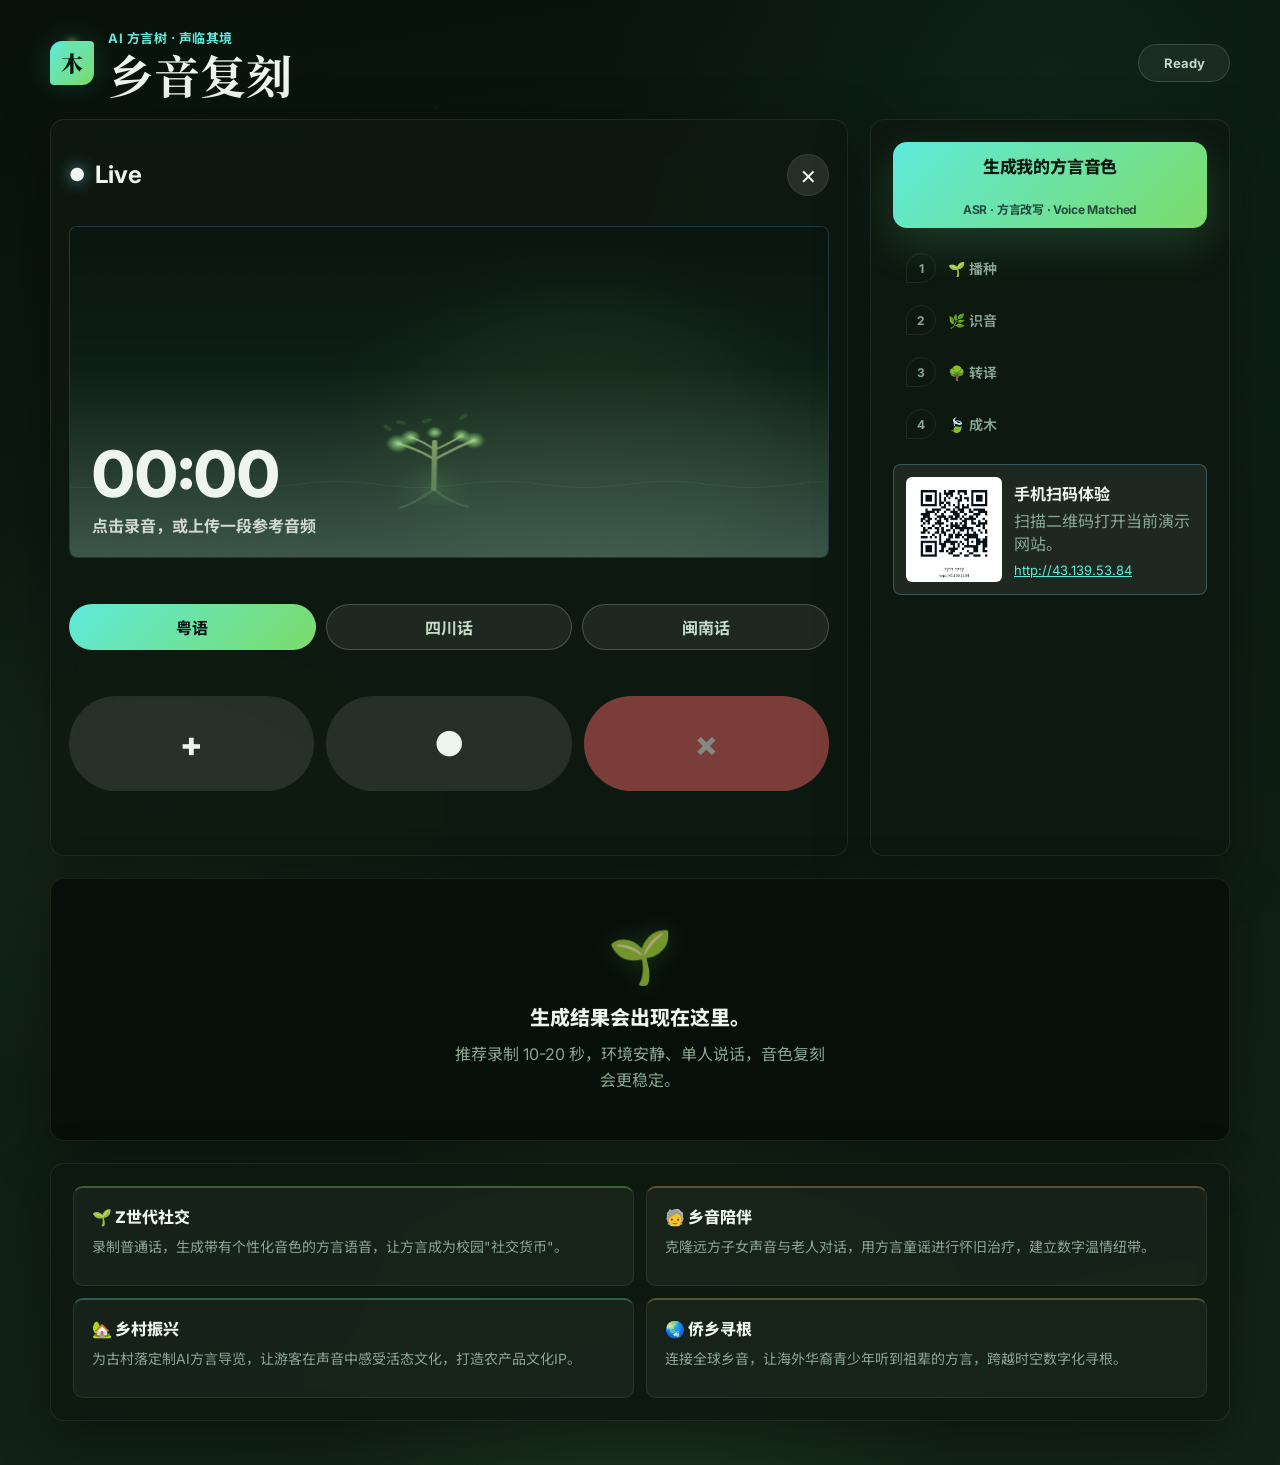
==== static/index.html @ 2d28b978 "Bust stale frontend cache in mobile webviews" ====
<!doctype html>
<html lang="zh-CN">
  <head>
    <meta charset="utf-8" />
    <meta name="viewport" content="width=device-width, initial-scale=1, viewport-fit=cover" />
    <meta name="theme-color" content="#0a1a10" />
    <title>声临其境 · 方言树</title>
    <link rel="stylesheet" href="/static/styles.css?v=20260615-frontend-v2" />
  </head>
  <body>
    <main class="app-shell">
      <section class="stage" aria-labelledby="appTitle">
        <header class="topbar">
          <div class="brand">
            <span class="brand-mark" aria-hidden="true">木</span>
            <div>
              <p class="eyebrow">AI 方言树 · 声临其境</p>
              <h1 id="appTitle">乡音复刻</h1>
            </div>
          </div>
          <div class="status-pill" id="serviceState">Ready</div>
        </header>

        <form id="convertForm" class="studio" autocomplete="off">
          <section class="live-card" aria-label="录音工作台">
            <div class="live-head">
              <div class="live-title">
                <span class="live-icon" aria-hidden="true">●</span>
                <span id="liveLabel">Live</span>
              </div>
              <button class="icon-button ghost" id="clearBtn" type="button" title="清空音频" aria-label="清空音频">
                <span aria-hidden="true">×</span>
              </button>
            </div>

            <div class="wave-wrap" id="waveWrap">
              <canvas id="waveCanvas" width="720" height="420" aria-hidden="true"></canvas>
              <div class="wave-copy">
                <p id="recordTimer">00:00</p>
                <span id="recordState">点击录音，或上传一段参考音频</span>
              </div>
            </div>

            <div class="dialect-row" role="radiogroup" aria-label="选择目标方言">
              <label class="dialect-option">
                <input type="radio" name="dialect" value="cantonese" checked />
                <span>粤语</span>
              </label>
              <label class="dialect-option">
                <input type="radio" name="dialect" value="sichuanese" />
                <span>四川话</span>
              </label>
              <label class="dialect-option">
                <input type="radio" name="dialect" value="hokkien" />
                <span>闽南话</span>
              </label>
            </div>

            <div class="transport">
              <label class="round-button add-button" for="audioInput" title="上传音频" aria-label="上传音频">
                <span aria-hidden="true">+</span>
              </label>
              <button class="round-button" id="recordBtn" type="button" title="开始录音" aria-label="开始录音">
                <span aria-hidden="true">●</span>
              </button>
              <button class="round-button danger" id="stopBtn" type="button" disabled title="停止录音" aria-label="停止录音">
                <span aria-hidden="true">×</span>
              </button>
            </div>

            <input id="audioInput" name="audio" type="file" accept="audio/*,.m4a,.mp4,.3gp,.3gpp,.caf,.amr" />
            <input id="recordInput" type="file" accept="audio/*,.m4a,.mp4,.3gp,.3gpp,.caf,.amr" capture="microphone" />
            <div class="audio-chip" id="audioChip" hidden>
              <div>
                <strong id="audioName">已选择音频</strong>
                <span id="audioMeta">等待生成</span>
              </div>
              <button class="chip-delete" id="deleteAudioBtn" type="button" title="删除音频" aria-label="删除音频">
                <span>删除</span>
              </button>
              <audio id="preview" controls preload="metadata"></audio>
            </div>
          </section>

          <section class="action-panel" aria-label="生成设置">
            <button class="primary" type="submit" id="submitBtn">
              <span>生成我的方言音色</span>
              <small>ASR · 方言改写 · Voice Matched</small>
            </button>

            <ol class="steps" id="steps" aria-label="处理进度">
              <li data-step="upload">🌱 播种</li>
              <li data-step="asr">🌿 识音</li>
              <li data-step="rewrite">🌳 转译</li>
              <li data-step="clone">🍃 成木</li>
            </ol>

            <div class="qr-card" aria-label="手机扫码入口">
              <img src="/static/site-qr.png" alt="扫描二维码进入声临其境网站" width="172" height="222" />
              <div>
                <strong>手机扫码体验</strong>
                <span>扫描二维码打开当前演示网站。</span>
                <a href="http://43.139.53.84/" target="_blank" rel="noopener">http://43.139.53.84</a>
              </div>
            </div>
          </section>
        </form>
      </section>

      <section class="result-panel" id="result" aria-live="polite">
        <div class="empty-state">
          <p>生成结果会出现在这里。</p>
          <span>推荐录制 10-20 秒，环境安静、单人说话，音色复刻会更稳定。</span>
        </div>
      </section>

      <section class="culture-panel" aria-label="项目价值">
        <div class="value-grid">
          <article class="scene-card youth">
            <strong>🌱 Z世代社交</strong>
            <span>录制普通话，生成带有个性化音色的方言语音，让方言成为校园"社交货币"。</span>
          </article>
          <article class="scene-card elder">
            <strong>🧓 乡音陪伴</strong>
            <span>克隆远方子女声音与老人对话，用方言童谣进行怀旧治疗，建立数字温情纽带。</span>
          </article>
          <article class="scene-card village">
            <strong>🏡 乡村振兴</strong>
            <span>为古村落定制AI方言导览，让游客在声音中感受活态文化，打造农产品文化IP。</span>
          </article>
          <article class="scene-card overseas">
            <strong>🌏 侨乡寻根</strong>
            <span>连接全球乡音，让海外华裔青少年听到祖辈的方言，跨越时空数字化寻根。</span>
          </article>
        </div>
      </section>
    </main>

    <div class="voice-modal" id="voiceModal" hidden>
      <section class="voice-modal-card" aria-label="继续使用已注册音色">
        <div class="voice-modal-head">
          <div>
            <span>音色已注册</span>
            <strong>让这个声音继续说</strong>
          </div>
          <button class="modal-close" id="voiceModalClose" type="button" aria-label="关闭">×</button>
        </div>
        <label class="voice-textarea-label" for="voiceTextInput">输入要朗读的内容</label>
        <textarea id="voiceTextInput" rows="4" maxlength="180" placeholder="例如：今晚回家吃饭，记得带上家乡的味道。"></textarea>
        <button class="modal-primary" id="voiceSpeakBtn" type="button">用我的音色生成</button>
        <div class="voice-modal-output" id="voiceModalOutput" aria-live="polite"></div>
      </section>
    </div>

    <button class="voice-mascot" id="voiceMascot" type="button" hidden aria-label="继续使用这个音色克隆">
      <span class="mascot-bubble">点我继续使用这个音色克隆</span>
      <span class="mascot-pet" aria-hidden="true">
        <span class="mascot-sprout">
          <span class="mascot-leaf left"></span>
          <span class="mascot-leaf right"></span>
        </span>
        <span class="mascot-ear left"></span>
        <span class="mascot-ear right"></span>
        <span class="mascot-head">
          <span class="mascot-screen">
            <span class="mascot-eye left"></span>
            <span class="mascot-eye right"></span>
            <span class="mascot-blush left"></span>
            <span class="mascot-blush right"></span>
          </span>
        </span>
        <span class="mascot-torso">
          <span class="mascot-badge"></span>
        </span>
        <span class="mascot-arm left"></span>
        <span class="mascot-arm right"></span>
        <span class="mascot-foot left"></span>
        <span class="mascot-foot right"></span>
      </span>
    </button>
    <script src="/static/app.js?v=20260615-frontend-v2"></script>
  </body>
</html>
---- static/styles.css ----
@import url('https://fonts.googleapis.com/css2?family=Inter:wght@400;600;700;800;900&family=Noto+Serif+SC:wght@400;600;700;900&family=Noto+Sans+SC:wght@400;500;700;900&display=swap');

:root {
  color-scheme: dark;
  --ink: #eef5ef;
  --muted: #8aa693;
  --soft: #c2dac8;
  --line: rgba(255, 255, 255, 0.08);
  --line-strong: rgba(255, 255, 255, 0.15);
  --panel: rgba(14, 24, 17, 0.88);
  --panel-strong: rgba(7, 15, 10, 0.96);
  --accent: #5eeadb;
  --accent-2: #7cdb6a;
  --accent-3: #ecc464;
  --danger: #e06060;
  --warm: #dba860;
  --bark: #6b8a5a;
  --leaf-light: #b8e6a0;
  --shadow: 0 18px 54px rgba(0, 0, 0, 0.36);
  --radius: 14px;
  --radius-sm: 10px;
}

* {
  box-sizing: border-box;
}

[hidden] {
  display: none !important;
}

html {
  min-height: 100%;
  background: #0b0f16;
}

body {
  margin: 0;
  min-height: 100vh;
  color: var(--ink);
  font-family: "Inter", "Noto Sans SC", "PingFang SC", "Microsoft YaHei", sans-serif;
  font-weight: 400;
  background:
    radial-gradient(ellipse at 50% 125%, rgba(124, 219, 106, 0.11), transparent 38%),
    radial-gradient(ellipse at 82% 6%, rgba(94, 234, 219, 0.06), transparent 30%),
    radial-gradient(ellipse at 12% 55%, rgba(107, 138, 90, 0.09), transparent 26%),
    linear-gradient(170deg, #08120b 0%, #0d1c12 42%, #132416 100%);
  -webkit-font-smoothing: antialiased;
}
body::before {
  content: "";
  position: fixed;
  inset: 0;
  z-index: 0;
  pointer-events: none;
  background-image:
    radial-gradient(2px 2px at 18% 82%, rgba(124, 219, 106, 0.06) 50%, transparent 50%),
    radial-gradient(2px 2px at 34% 12%, rgba(94, 234, 219, 0.05) 50%, transparent 50%),
    radial-gradient(1px 1px at 62% 72%, rgba(124, 219, 106, 0.08) 50%, transparent 50%),
    radial-gradient(2px 2px at 78% 42%, rgba(219, 168, 96, 0.04) 50%, transparent 50%),
    radial-gradient(1px 1px at 22% 38%, rgba(124, 219, 106, 0.06) 50%, transparent 50%),
    radial-gradient(2px 2px at 88% 78%, rgba(94, 234, 219, 0.04) 50%, transparent 50%);
}

button,
input {
  font: inherit;
}

button {
  cursor: pointer;
}

button:disabled {
  cursor: not-allowed;
  opacity: 0.52;
}

.app-shell {
  width: min(1180px, calc(100vw - 32px));
  margin: 0 auto;
  padding: 28px 0 44px;
}

.stage {
  min-height: calc(100vh - 72px);
  display: grid;
  grid-template-rows: auto 1fr;
  gap: 22px;
}

.topbar {
  display: flex;
  align-items: center;
  justify-content: space-between;
  gap: 16px;
  min-width: 0;
}

.brand {
  display: flex;
  align-items: center;
  gap: 14px;
  min-width: 0;
}

.brand-mark {
  width: 44px;
  height: 44px;
  display: grid;
  place-items: center;
  border-radius: 12px 4px 12px 4px;
  color: #071a10;
  background: linear-gradient(135deg, var(--accent), var(--accent-2));
  font-family: "Noto Serif SC", serif;
  font-weight: 900;
  font-size: 22px;
  box-shadow: 0 0 28px rgba(94, 234, 219, 0.15);
  position: relative;
}
.brand-mark::after {
  content: "";
  position: absolute;
  top: -3px;
  left: 50%;
  transform: translateX(-50%);
  width: 10px;
  height: 10px;
  border-radius: 50%;
  background: var(--accent-2);
  opacity: 0.5;
  filter: blur(3px);
}

h1 {
  margin: 0;
  font-family: "Noto Serif SC", serif;
  font-size: clamp(28px, 4vw, 46px);
  line-height: 1;
  letter-spacing: 0;
}

.eyebrow {
  margin: 0 0 4px;
  color: var(--accent);
  font-size: 13px;
  font-weight: 700;
  letter-spacing: 0.04em;
}

.status-pill {
  min-width: 92px;
  min-height: 38px;
  display: grid;
  place-items: center;
  border: 1px solid var(--line-strong);
  border-radius: 999px;
  color: var(--soft);
  background: rgba(255, 255, 255, 0.06);
  font-size: 13px;
  font-weight: 700;
  backdrop-filter: blur(8px);
  -webkit-backdrop-filter: blur(8px);
  transition: color 0.3s ease, border-color 0.3s ease;
}

.studio {
  display: grid;
  grid-template-columns: minmax(0, 1fr) 360px;
  gap: 22px;
  align-items: stretch;
  min-width: 0;
}

.live-card,
.action-panel,
.result-panel,
.culture-panel {
  min-width: 0;
  border: 1px solid var(--line);
  border-radius: var(--radius);
  background: var(--panel);
  box-shadow: var(--shadow);
  backdrop-filter: blur(16px) saturate(1.1);
  -webkit-backdrop-filter: blur(16px) saturate(1.1);
  transition: border-color 0.24s ease, box-shadow 0.24s ease;
}

.live-card {
  min-height: auto;
  display: grid;
  grid-template-rows: auto auto auto auto auto;
  gap: 14px;
  padding: 18px;
  overflow: hidden;
}

.live-head {
  display: flex;
  align-items: center;
  justify-content: space-between;
}

.live-title {
  display: inline-flex;
  align-items: center;
  gap: 10px;
  font-size: 24px;
  font-weight: 700;
}

.live-icon {
  color: var(--ink);
  font-size: 18px;
  text-shadow: 0 0 16px rgba(125, 211, 252, 0.7);
}

.icon-button,
.round-button {
  border: 0;
  color: var(--ink);
  background: rgba(255, 255, 255, 0.1);
}

.icon-button {
  width: 42px;
  height: 42px;
  border-radius: 50%;
  font-size: 26px;
}

.ghost {
  border: 1px solid var(--line);
}

.wave-wrap {
  position: relative;
  width: 100%;
  min-width: 0;
  min-height: 300px;
  aspect-ratio: 16 / 7;
  overflow: hidden;
  border: 1px solid rgba(125, 211, 252, 0.2);
  border-radius: 8px;
  background: #0c1018;
}

.wave-wrap::after {
  content: "";
  position: absolute;
  inset: auto 0 0;
  height: 58%;
  background: linear-gradient(180deg, transparent, rgba(220, 238, 255, 0.18));
  pointer-events: none;
}

.wave-wrap.is-recording {
  border-color: rgba(52, 211, 153, 0.7);
  box-shadow: inset 0 0 0 1px rgba(52, 211, 153, 0.28), 0 0 48px rgba(52, 211, 153, 0.18);
}

.wave-wrap.is-canceling {
  border-color: rgba(239, 68, 68, 0.82);
  box-shadow: inset 0 0 0 1px rgba(239, 68, 68, 0.42), 0 0 48px rgba(239, 68, 68, 0.2);
}

.wave-wrap.has-audio {
  border-color: rgba(125, 211, 252, 0.42);
}

#waveCanvas {
  width: 100%;
  max-width: 100%;
  min-width: 0;
  height: 100%;
  display: block;
}

.wave-copy {
  position: absolute;
  left: 22px;
  bottom: 20px;
  z-index: 1;
}

.wave-copy p {
  margin: 0;
  font-size: clamp(38px, 5vw, 64px);
  line-height: 0.95;
  font-weight: 800;
}

.wave-copy span {
  display: block;
  margin-top: 8px;
  color: rgba(255, 255, 255, 0.78);
  font-weight: 700;
}

.dialect-row {
  display: grid;
  grid-template-columns: repeat(3, minmax(0, 1fr));
  gap: 10px;
}

.dialect-option input {
  position: absolute;
  opacity: 0;
  pointer-events: none;
}

.dialect-option {
  min-width: 0;
}

.dialect-option span {
  min-height: 46px;
  display: grid;
  place-items: center;
  border: 1px solid rgba(255, 255, 255, 0.2);
  border-radius: 999px;
  color: var(--soft);
  background: rgba(255, 255, 255, 0.07);
  font-weight: 700;
  overflow: hidden;
  text-overflow: ellipsis;
  white-space: nowrap;
}

.dialect-option input:checked + span {
  color: #071016;
  border-color: transparent;
  background: linear-gradient(135deg, var(--accent), var(--accent-2));
}

.transport {
  display: grid;
  grid-template-columns: 1fr 1fr 1fr;
  gap: 12px;
}

.round-button {
  min-height: 64px;
  display: grid;
  place-items: center;
  border-radius: 999px;
  font-size: 34px;
  font-weight: 800;
  touch-action: none;
  user-select: none;
  transition: transform 140ms ease, background 140ms ease, border-color 140ms ease;
}

.round-button:active,
.chip-delete:active,
.primary:active {
  transform: translateY(1px);
}

.add-button {
  text-decoration: none;
}

.danger {
  background: var(--danger);
}

#audioInput,
#recordInput {
  width: 1px;
  height: 1px;
  position: absolute;
  opacity: 0;
  pointer-events: none;
}

.audio-chip {
  position: relative;
  display: grid;
  gap: 10px;
  grid-template-columns: 1fr auto;
  align-items: center;
  padding: 16px;
  border: 1px solid rgba(125, 211, 252, 0.24);
  border-radius: 8px;
  background: linear-gradient(135deg, rgba(30, 64, 100, 0.76), rgba(20, 36, 54, 0.82));
  box-shadow: inset 0 1px 0 rgba(255, 255, 255, 0.06);
}

.audio-chip strong,
.audio-chip span {
  display: block;
}

.audio-chip strong {
  color: var(--ink);
  font-size: 17px;
}

.audio-chip span {
  margin-top: 5px;
  color: #b7c8dc;
  font-size: 13px;
}

.chip-delete {
  min-width: 48px;
  height: 32px;
  display: grid;
  place-items: center;
  border: 1px solid rgba(248, 113, 113, 0.34);
  border-radius: 999px;
  color: #fee2e2;
  background: rgba(127, 29, 29, 0.36);
  font-size: 13px;
  font-weight: 800;
  line-height: 1;
  transition: transform 140ms ease, background 140ms ease, border-color 140ms ease;
}

.chip-delete:hover {
  border-color: rgba(248, 113, 113, 0.62);
  background: rgba(153, 27, 27, 0.48);
}

.audio-chip audio {
  grid-column: 1 / -1;
  min-height: 48px;
  border-radius: 999px;
}

audio {
  width: 100%;
  min-height: 42px;
}

.action-panel {
  min-height: auto;
  display: flex;
  flex-direction: column;
  gap: 18px;
  padding: 22px;
}

.culture-panel {
  margin-top: 22px;
  padding: 22px;
}

.value-grid {
  display: grid;
  grid-template-columns: repeat(2, 1fr);
  gap: 12px;
}

.value-grid article,
.scene-card {
  min-height: 100px;
  padding: 16px 18px;
  border: 1px solid rgba(255, 255, 255, 0.08);
  border-top: 2px solid rgba(124, 219, 106, 0.25);
  border-radius: var(--radius-sm);
  background: rgba(255, 255, 255, 0.04);
  transition: border-color 0.22s ease, background 0.22s ease, transform 0.22s ease;
}

.value-grid article:hover,
.scene-card:hover {
  border-color: rgba(255, 255, 255, 0.15);
  border-top-color: rgba(124, 219, 106, 0.5);
  background: rgba(255, 255, 255, 0.07);
  transform: translateY(-2px);
}

.scene-card.youth { border-top-color: rgba(124, 219, 106, 0.35); }
.scene-card.elder { border-top-color: rgba(219, 168, 96, 0.35); }
.scene-card.village { border-top-color: rgba(94, 234, 219, 0.30); }
.scene-card.overseas { border-top-color: rgba(236, 196, 100, 0.30); }

.value-grid strong,
.scene-card strong {
  display: block;
  margin-bottom: 8px;
  color: var(--ink);
  font-size: 16px;
  font-weight: 800;
}

.value-grid span,
.scene-card span {
  display: block;
  color: var(--muted);
  line-height: 1.5;
  font-size: 14px;
}

@media (max-width: 940px) {
  .value-grid {
    grid-template-columns: 1fr;
  }
}

.primary {
  width: 100%;
  min-height: 86px;
  display: grid;
  place-items: center;
  gap: 3px;
  border: 0;
  border-radius: var(--radius);
  color: #071a10;
  background: linear-gradient(135deg, var(--accent), var(--accent-2));
  box-shadow: 0 16px 44px rgba(107, 217, 138, 0.18);
  font-weight: 800;
  font-size: 17px;
  letter-spacing: -0.01em;
  transition: transform 140ms ease, filter 140ms ease, box-shadow 140ms ease;
}

.primary:hover {
  filter: brightness(1.06);
  box-shadow: 0 20px 52px rgba(107, 217, 138, 0.26);
}

.primary:active {
  filter: brightness(0.96);
}

.primary small {
  color: rgba(7, 16, 22, 0.72);
  font-size: 12px;
  font-weight: 700;
}

.steps {
  margin: 0;
  padding: 0;
  display: grid;
  gap: 8px;
  list-style: none;
  counter-reset: step;
}

.steps li {
  min-height: 44px;
  display: flex;
  align-items: center;
  gap: 12px;
  color: var(--muted);
  font-size: 14px;
  font-weight: 600;
  padding: 6px 12px;
  border-radius: 8px;
  border: 1px solid transparent;
  background: transparent;
  transition: color 0.2s ease, background 0.2s ease, border-color 0.2s ease;
}

.steps li::before {
  counter-increment: step;
  content: counter(step);
  width: 28px;
  height: 28px;
  display: grid;
  place-items: center;
  border: 1px solid var(--line);
  border-radius: 50% 50% 50% 0;
  color: var(--muted);
  font-size: 12px;
  font-weight: 700;
  transition: border-color 0.2s ease, color 0.2s ease, background 0.2s ease, border-radius 0.2s ease;
}

.steps li.is-active {
  color: var(--accent);
  border-color: rgba(94, 234, 219, 0.18);
  background: rgba(94, 234, 219, 0.06);
}

.steps li.is-active::before {
  border-color: rgba(94, 234, 219, 0.45);
  color: var(--accent);
  background: rgba(94, 234, 219, 0.12);
  border-radius: 50% 50% 50% 0;
  animation: leafPulse 1.6s ease-in-out infinite;
}

.steps li.is-done {
  color: var(--accent-2);
}

.steps li.is-done::before {
  content: "✓";
  border-color: rgba(124, 219, 106, 0.5);
  color: var(--accent-2);
  background: rgba(124, 219, 106, 0.1);
  border-radius: 50% 50% 50% 0;
}

@keyframes leafPulse {
  0%, 100% { box-shadow: 0 0 0 0 rgba(94, 234, 219, 0.22); }
  50% { box-shadow: 0 0 0 7px rgba(94, 234, 219, 0); }
}

@keyframes stepPulse {
  0%, 100% { box-shadow: 0 0 0 0 rgba(125, 211, 252, 0.3); }
  50% { box-shadow: 0 0 0 6px rgba(125, 211, 252, 0); }
}

.qr-card {
  display: grid;
  grid-template-columns: 96px 1fr;
  gap: 12px;
  align-items: center;
  padding: 12px;
  border: 1px solid rgba(125, 211, 252, 0.28);
  border-radius: 8px;
  background: rgba(255, 255, 255, 0.07);
}

.qr-card img {
  width: 96px;
  height: auto;
  display: block;
  border-radius: 6px;
  background: #fff;
}

.qr-card strong,
.qr-card span,
.qr-card a {
  display: block;
}

.qr-card strong {
  margin-bottom: 5px;
  color: var(--ink);
  font-size: 16px;
}

.qr-card span {
  color: var(--muted);
  line-height: 1.45;
}

.qr-card a {
  margin-top: 6px;
  color: var(--accent);
  font-size: 13px;
  overflow-wrap: anywhere;
}

.result-panel {
  margin-top: 22px;
  padding: 22px;
  background: var(--panel-strong);
}

.empty-state {
  min-height: 160px;
  display: grid;
  align-content: center;
  justify-items: center;
  gap: 10px;
  color: var(--muted);
  text-align: center;
  padding: 24px;
}

.empty-state::before {
  content: "🌱";
  font-size: 52px;
  margin-bottom: 4px;
  opacity: 0.75;
  filter: drop-shadow(0 0 12px rgba(124, 219, 106, 0.25));
  animation: sproutBreathe 3s ease-in-out infinite;
}
@keyframes sproutBreathe {
  0%, 100% { transform: scale(1); opacity: 0.75; }
  50% { transform: scale(1.08); opacity: 0.9; }
}

.empty-state.is-loading::before {
  content: none;
}

.empty-state p {
  margin: 0;
  color: var(--ink);
  font-size: 20px;
  font-weight: 800;
}

.empty-state span {
  max-width: 380px;
  line-height: 1.65;
}

/* Skeleton / loading spinner */
.skeleton-spinner {
  width: 52px;
  height: 52px;
  margin: 0 auto 8px;
  border: 3px solid rgba(125, 211, 252, 0.18);
  border-top-color: var(--accent);
  border-radius: 50%;
  animation: spin 0.8s linear infinite;
}

@keyframes spin {
  to { transform: rotate(360deg); }
}

.result-head {
  display: grid;
  gap: 6px;
  margin-bottom: 18px;
}

.result-head p,
.result-head h2,
.result-head span {
  margin: 0;
}

.result-head p {
  color: var(--accent-2);
  font-weight: 800;
}

.result-head h2 {
  font-size: clamp(26px, 4vw, 42px);
  letter-spacing: 0;
}

.result-head span {
  color: var(--muted);
  font-size: 13px;
}

.result-audio-grid,
.transcript-grid {
  display: grid;
  grid-template-columns: repeat(2, minmax(0, 1fr));
  gap: 14px;
}

.audio-result,
.transcript-grid article,
.warn-card {
  border: 1px solid var(--line);
  border-radius: 8px;
  background: rgba(255, 255, 255, 0.07);
}

.audio-result {
  display: grid;
  gap: 12px;
  padding: 16px;
}

.audio-result span,
.audio-result strong {
  display: block;
}

.audio-result span {
  color: var(--muted);
  font-size: 13px;
}

.audio-result strong {
  margin-top: 4px;
  font-size: 18px;
}

.audio-result.matched {
  border-color: rgba(107, 217, 138, 0.44);
}


.transcript-grid {
  margin-top: 14px;
}

.transcript-grid article {
  padding: 16px;
}

.transcript-grid article:last-child:nth-child(odd) {
  grid-column: 1 / -1;
}

.transcript-grid span {
  display: block;
  margin-bottom: 8px;
  color: var(--accent);
  font-size: 13px;
  font-weight: 800;
}

.transcript-grid p {
  margin: 0;
  color: var(--soft);
  line-height: 1.7;
  overflow-wrap: anywhere;
}

.warn-card {
  margin-top: 14px;
  padding: 13px 14px;
  color: #ffe4b5;
  background: rgba(146, 64, 14, 0.24);
  border-color: rgba(249, 199, 79, 0.35);
  line-height: 1.55;
}

/* Accessible focus outlines */
button:focus-visible,
input:focus-visible,
textarea:focus-visible,
a:focus-visible {
  outline: 2px solid var(--accent);
  outline-offset: 2px;
}

@media (prefers-reduced-motion: reduce) {
  .round-button,
  .chip-delete,
  .primary,
  .value-grid article,
  .steps li,
  .steps li::before,
  .skeleton-spinner {
    transition: none !important;
    animation: none !important;
  }
}

.warn-card p {
  margin: 0;
}

.voice-continue {
  margin-top: 16px;
  display: grid;
  gap: 8px;
  padding: 14px;
  border: 1px solid rgba(52, 211, 153, 0.3);
  border-radius: 8px;
  background: rgba(5, 150, 105, 0.12);
}

.voice-continue strong,
.voice-continue span {
  display: block;
}

.voice-continue span {
  color: var(--muted);
  line-height: 1.5;
}

.voice-continue button,
.modal-primary {
  min-height: 44px;
  border: 0;
  border-radius: 8px;
  color: #071016;
  background: linear-gradient(135deg, var(--accent), var(--accent-2));
  font-weight: 800;
}

.voice-modal {
  position: fixed;
  inset: 0;
  z-index: 20;
  display: grid;
  place-items: end center;
  padding: 18px;
  background: rgba(3, 7, 18, 0.48);
}

.voice-modal-card {
  width: min(520px, 100%);
  display: grid;
  gap: 12px;
  padding: 16px;
  border: 1px solid rgba(125, 211, 252, 0.24);
  border-radius: 8px;
  background: rgba(15, 23, 42, 0.98);
  box-shadow: var(--shadow);
}

.voice-modal-head {
  display: flex;
  align-items: start;
  justify-content: space-between;
  gap: 12px;
}

.voice-modal-head span,
.voice-textarea-label {
  color: var(--accent);
  font-size: 13px;
  font-weight: 800;
}

.voice-modal-head strong {
  display: block;
  margin-top: 4px;
  font-size: 20px;
}

.modal-close {
  width: 36px;
  height: 36px;
  border: 1px solid var(--line);
  border-radius: 50%;
  color: var(--soft);
  background: rgba(255, 255, 255, 0.08);
  font-size: 22px;
}

#voiceTextInput {
  width: 100%;
  min-height: 104px;
  resize: vertical;
  border: 1px solid rgba(255, 255, 255, 0.16);
  border-radius: 8px;
  padding: 12px;
  color: var(--ink);
  background: rgba(255, 255, 255, 0.08);
  line-height: 1.6;
}

.voice-modal-output {
  display: grid;
  gap: 8px;
  color: var(--muted);
  line-height: 1.5;
}

.voice-modal-output audio {
  margin-top: 4px;
}

.voice-mascot {
  position: fixed;
  right: 18px;
  bottom: max(18px, env(safe-area-inset-bottom));
  z-index: 18;
  width: 116px;
  height: 112px;
  border: 0;
  background: transparent;
  padding: 0;
  cursor: grab;
  touch-action: none;
  user-select: none;
  filter: drop-shadow(0 16px 24px rgba(0, 0, 0, 0.4));
  transition: transform 0.25s cubic-bezier(0.34, 1.56, 0.64, 1);
}

.voice-mascot:hover {
  transform: translateY(-4px) scale(1.04);
}

.voice-mascot:active {
  cursor: grabbing;
  transform: translateY(2px) scale(0.97);
}

.voice-mascot.is-dragging {
  transition: none;
}

.voice-mascot.is-dragging .mascot-bubble {
  opacity: 0;
  transform: translateY(4px) scale(0.96);
}

/* ---- Bubble ---- */
.mascot-bubble {
  position: absolute;
  right: 74px;
  bottom: 36px;
  width: 160px;
  padding: 9px 12px;
  border: 1px solid rgba(94, 234, 219, 0.35);
  border-radius: 10px;
  color: var(--ink);
  background: rgba(14, 30, 22, 0.96);
  font-size: 12px;
  font-weight: 700;
  line-height: 1.4;
  box-shadow: inset 0 0 0 1px rgba(107, 217, 138, 0.08), 0 10px 24px rgba(0, 0, 0, 0.32);
  transition: opacity 0.18s ease, transform 0.18s ease;
  animation: bubbleFloat 3s ease-in-out infinite;
}

.mascot-bubble::after {
  content: "";
  position: absolute;
  right: -7px;
  bottom: 16px;
  width: 10px;
  height: 10px;
  border-top: 1px solid rgba(94, 234, 219, 0.35);
  border-right: 1px solid rgba(94, 234, 219, 0.35);
  background: rgba(14, 30, 22, 0.96);
  transform: rotate(45deg);
}

@keyframes bubbleFloat {
  0%, 100% { transform: translateY(0); }
  50% { transform: translateY(-4px); }
}

/* ---- Softer, cuter mascot body ---- */
.mascot-pet {
  position: absolute;
  right: 6px;
  bottom: 0;
  width: 84px;
  height: 90px;
  transform-origin: center bottom;
  animation: mascotBounce 2.4s ease-in-out infinite;
}

@keyframes mascotBounce {
  0%, 100% { transform: translateY(0) rotate(0deg); }
  30% { transform: translateY(-6px) rotate(-1deg); }
  60% { transform: translateY(-2px) rotate(1deg); }
}

/* ---- Head — rounder, friendlier ---- */
.mascot-head {
  position: absolute;
  left: 6px;
  top: 30px;
  width: 72px;
  height: 62px;
  border: 5px solid #5a8140;
  border-radius: 20px 20px 16px 16px;
  background: linear-gradient(180deg, #e9f7c2 0%, #c9e68c 60%, #b5d97a 100%);
  box-shadow:
    inset 0 4px 0 rgba(255, 255, 255, 0.35),
    inset 0 -8px 0 rgba(90, 120, 50, 0.18);
}

/* ---- Ears — cat-like triangles ---- */
.mascot-ear {
  position: absolute;
  top: 50px;
  width: 20px;
  height: 20px;
  background: linear-gradient(180deg, #d4ea9f, #a8d06a);
  border: 4px solid #5a8140;
  border-radius: 10px 4px 10px 4px;
}

.mascot-ear.left {
  left: 0;
  border-radius: 10px 4px 10px 4px;
  transform: rotate(-12deg);
}

.mascot-ear.right {
  right: 0;
  border-radius: 4px 10px 4px 10px;
  transform: rotate(12deg);
}

/* ---- Screen / face area ---- */
.mascot-screen {
  position: absolute;
  left: 8px;
  top: 16px;
  width: 46px;
  height: 32px;
  border: 3px solid #9fb870;
  border-radius: 10px;
  background: #faf7e0;
  box-shadow: inset 0 3px 0 rgba(255, 255, 255, 0.55);
}

/* ---- Eyes — big and cute ---- */
.mascot-eye {
  position: absolute;
  top: 10px;
  width: 7px;
  height: 9px;
  background: #142218;
  border-radius: 50%;
  animation: mascotBlink 4s ease-in-out infinite;
}

.mascot-eye.left { left: 9px; }
.mascot-eye.right { right: 9px; }

@keyframes mascotBlink {
  0%, 45%, 55%, 100% { transform: scaleY(1); }
  48%, 52% { transform: scaleY(0.15); }
}

/* ---- Rosy cheeks ---- */
.mascot-blush {
  position: absolute;
  top: 19px;
  width: 11px;
  height: 6px;
  background: #ffb8b0;
  border-radius: 50%;
  opacity: 0.8;
}

.mascot-blush.left { left: 3px; }
.mascot-blush.right { right: 3px; }

/* ---- Sprout on head ---- */
.mascot-sprout {
  position: absolute;
  left: 38px;
  top: -2px;
  width: 6px;
  height: 36px;
  background: #6d8a40;
  border-radius: 3px;
  transform: rotate(-3deg);
  transform-origin: bottom center;
  animation: sproutSway 3s ease-in-out infinite;
}

@keyframes sproutSway {
  0%, 100% { transform: rotate(-3deg); }
  50% { transform: rotate(3deg); }
}

.mascot-leaf {
  position: absolute;
  top: 0;
  width: 28px;
  height: 18px;
  border: 3px solid #5a9040;
  background: linear-gradient(180deg, #a0e85a 0%, #7ac838 100%);
  border-radius: 12px 3px 10px 2px;
  box-shadow: inset 0 -3px 0 rgba(70, 110, 30, 0.18);
}

.mascot-leaf.left {
  right: 2px;
  transform: rotate(18deg);
}

.mascot-leaf.right {
  left: 2px;
  border-radius: 3px 12px 2px 10px;
  transform: rotate(-12deg);
}

/* ---- Body — visible now with a tiny badge ---- */
.mascot-torso {
  position: absolute;
  left: 22px;
  top: 88px;
  width: 42px;
  height: 34px;
  border: 4px solid #5a8140;
  border-radius: 8px 8px 12px 12px;
  background: linear-gradient(180deg, #e9f7c2, #c9e68c);
  box-shadow: inset 0 -5px 0 rgba(90, 120, 50, 0.14);
}

.mascot-badge {
  position: absolute;
  left: 13px;
  top: 8px;
  width: 16px;
  height: 16px;
  background:
    linear-gradient(#7ac838, #7ac838) 6px 0 / 4px 16px no-repeat,
    linear-gradient(#7ac838, #7ac838) 0 6px / 16px 4px no-repeat;
  border-radius: 2px;
}

/* ---- Arms — small nubs ---- */
.mascot-arm {
  position: absolute;
  top: 96px;
  width: 10px;
  height: 22px;
  border: 3px solid #5a8140;
  background: #d4ea9f;
  border-radius: 6px;
}

.mascot-arm.left {
  left: 14px;
  transform: rotate(8deg);
  animation: armWaveLeft 2.8s ease-in-out infinite;
}

.mascot-arm.right {
  right: 14px;
  transform: rotate(-8deg);
  animation: armWaveRight 2.8s ease-in-out infinite;
}

@keyframes armWaveLeft {
  0%, 100% { transform: rotate(8deg); }
  50% { transform: rotate(2deg) translateY(-2px); }
}

@keyframes armWaveRight {
  0%, 100% { transform: rotate(-8deg); }
  50% { transform: rotate(-2deg) translateY(-2px); }
}

/* ---- Feet — cute little paws ---- */
.mascot-foot {
  position: absolute;
  bottom: 0;
  width: 16px;
  height: 9px;
  border: 3px solid #5a8140;
  border-radius: 0 0 6px 6px;
  background: #b5d97a;
}

.mascot-foot.left { left: 28px; }
.mascot-foot.right { right: 28px; }

/* ---- Idle jitter ---- */
@keyframes mascotIdle {
  0%, 100% { transform: translateY(0); }
  50% { transform: translateY(-3px); }
}

@media (max-width: 940px) {
  .app-shell {
    width: min(100vw - 22px, 680px);
    padding-top: max(14px, env(safe-area-inset-top));
  }

  .stage {
    min-height: auto;
  }

  .studio,
  .result-audio-grid,
  .transcript-grid {
    grid-template-columns: 1fr;
  }

  .wave-wrap {
    min-height: 260px;
  }

  .action-panel {
    padding: 18px;
  }

  .value-grid {
    grid-template-columns: 1fr;
  }
}

@media (max-width: 520px) {
  .app-shell {
    width: min(calc(100vw - 20px), 430px);
    margin: 0 auto;
    padding: 12px 0 26px;
  }

  .topbar {
    padding: 0 4px;
  }

  .brand-mark {
    width: 36px;
    height: 36px;
  }

  .status-pill {
    min-width: 64px;
    min-height: 34px;
    font-size: 12px;
  }

  h1 {
    font-size: 30px;
  }

  .live-card,
  .action-panel,
  .result-panel,
  .culture-panel {
    width: 100%;
    max-width: 430px;
    border-radius: 8px;
    padding: 14px;
  }

  .live-title {
    font-size: 22px;
  }

  .wave-wrap {
    min-height: 230px;
    aspect-ratio: 10 / 6;
  }

  .wave-copy {
    left: 18px;
    bottom: 16px;
  }

  .wave-copy p {
    font-size: 48px;
  }

  .wave-copy span {
    max-width: 260px;
    font-size: 14px;
  }

  .dialect-row {
    gap: 7px;
  }

  .dialect-option span {
    min-height: 42px;
    font-size: 14px;
  }

  .round-button {
    min-height: 58px;
    font-size: 28px;
  }

  #recordBtn {
    min-height: 64px;
  }

  .primary {
    min-height: 76px;
  }

  .action-panel {
    gap: 14px;
  }

  .steps {
    grid-template-columns: repeat(2, minmax(0, 1fr));
    gap: 8px;
  }

  .steps li {
    min-height: 34px;
    font-size: 13px;
  }

  .steps li::before {
    width: 24px;
    height: 24px;
  }

  .voice-mascot {
    width: 98px;
    height: 98px;
    right: 8px;
    bottom: max(10px, env(safe-area-inset-bottom));
  }

  .mascot-pet {
    width: 72px;
    height: 78px;
  }

  .mascot-head {
    width: 60px;
    height: 52px;
    left: 6px;
    top: 26px;
  }

  .mascot-screen {
    width: 38px;
    height: 26px;
    left: 7px;
    top: 13px;
  }

  .mascot-eye { width: 6px; height: 8px; top: 8px; }
  .mascot-eye.left { left: 7px; }
  .mascot-eye.right { right: 7px; }
  .mascot-blush { top: 16px; width: 9px; height: 5px; }
  .mascot-blush.left { left: 2px; }
  .mascot-blush.right { right: 2px; }
  .mascot-ear { top: 42px; width: 16px; height: 16px; }
  .mascot-sprout { left: 32px; top: -2px; height: 28px; width: 5px; }
  .mascot-leaf { width: 22px; height: 14px; }
  .mascot-torso { left: 18px; top: 74px; width: 34px; height: 28px; }
  .mascot-badge { left: 9px; top: 6px; width: 14px; height: 14px; }
  .mascot-arm { top: 80px; width: 8px; height: 18px; }
  .mascot-arm.left { left: 12px; }
  .mascot-arm.right { right: 12px; }
  .mascot-foot { width: 14px; height: 8px; }
  .mascot-foot.left { left: 24px; }
  .mascot-foot.right { right: 24px; }

  .mascot-bubble {
    right: 0;
    bottom: 80px;
    width: 130px;
    font-size: 11px;
  }

  .mascot-bubble::after {
    right: 34px;
    bottom: -7px;
    border-top: 0;
    border-left: 1px solid rgba(94, 234, 219, 0.35);
  }

}
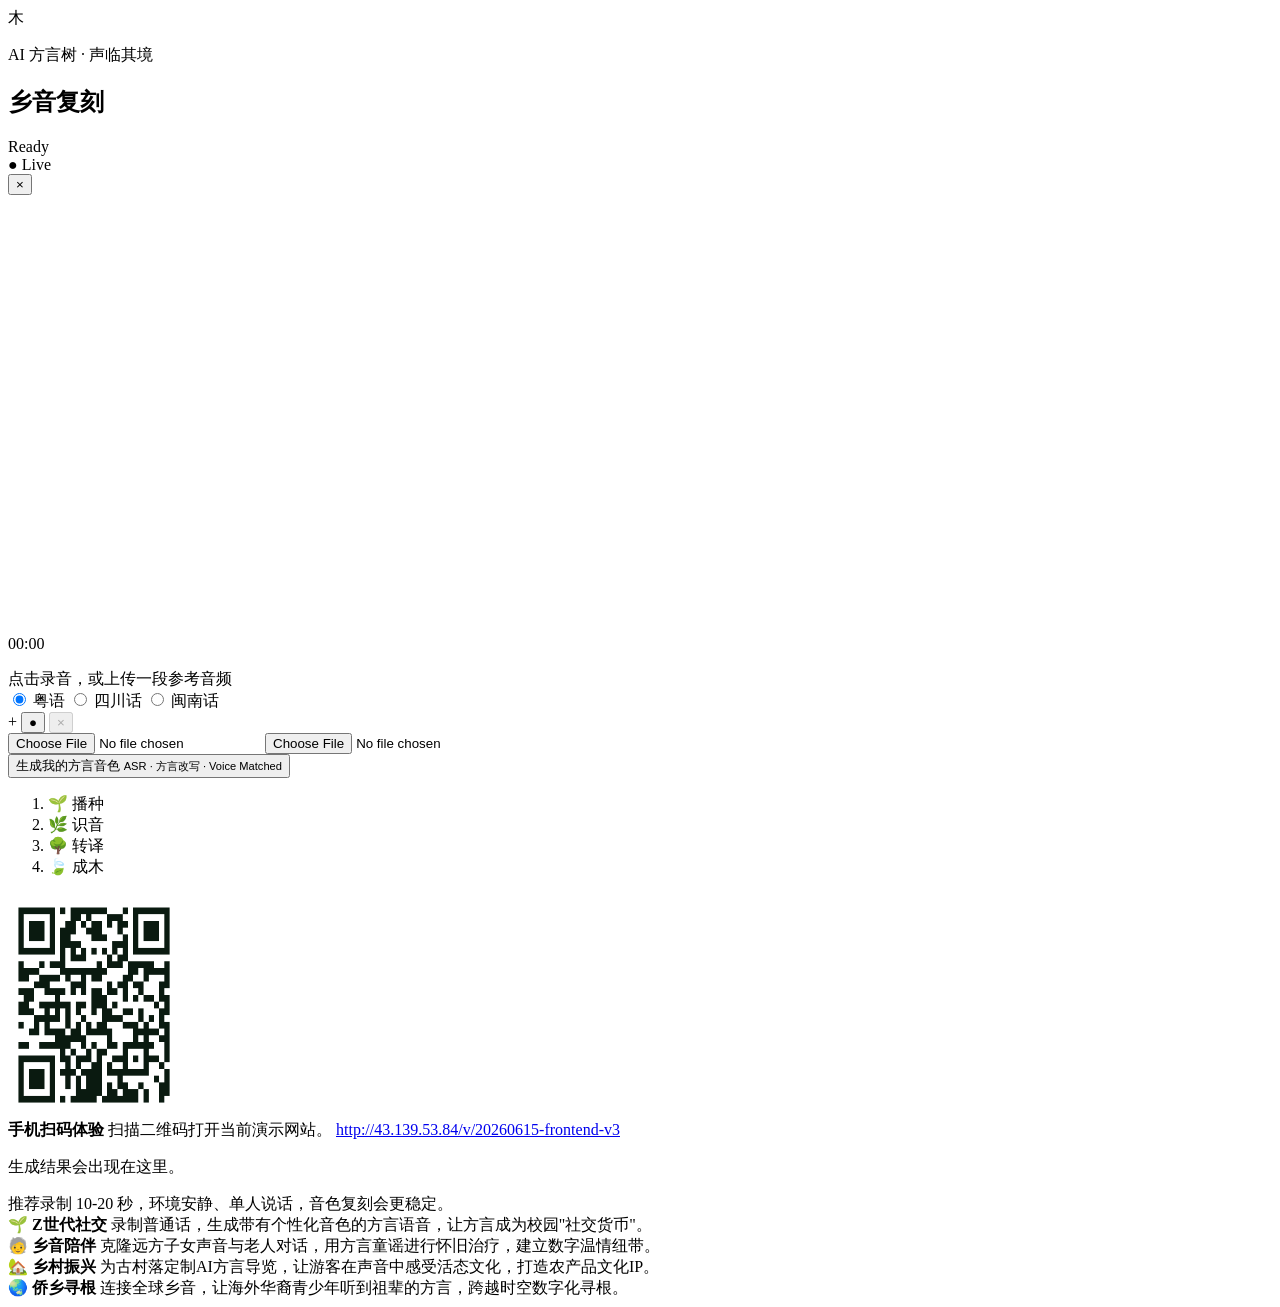
==== commit 300c4595: "Add versioned frontend route for WeChat cache" ====
--- a/static/index.html
+++ b/static/index.html
@@ -5,7 +5,7 @@
     <meta name="viewport" content="width=device-width, initial-scale=1, viewport-fit=cover" />
     <meta name="theme-color" content="#0a1a10" />
     <title>声临其境 · 方言树</title>
-    <link rel="stylesheet" href="/static/styles.css?v=20260615-frontend-v2" />
+    <link rel="stylesheet" href="/assets/20260615-frontend-v3/styles.css" />
   </head>
   <body>
     <main class="app-shell">
@@ -100,7 +100,7 @@
               <div>
                 <strong>手机扫码体验</strong>
                 <span>扫描二维码打开当前演示网站。</span>
-                <a href="http://43.139.53.84/" target="_blank" rel="noopener">http://43.139.53.84</a>
+                <a href="http://43.139.53.84/v/20260615-frontend-v3" target="_blank" rel="noopener">http://43.139.53.84/v/20260615-frontend-v3</a>
               </div>
             </div>
           </section>
@@ -155,29 +155,9 @@
     <button class="voice-mascot" id="voiceMascot" type="button" hidden aria-label="继续使用这个音色克隆">
       <span class="mascot-bubble">点我继续使用这个音色克隆</span>
       <span class="mascot-pet" aria-hidden="true">
-        <span class="mascot-sprout">
-          <span class="mascot-leaf left"></span>
-          <span class="mascot-leaf right"></span>
-        </span>
-        <span class="mascot-ear left"></span>
-        <span class="mascot-ear right"></span>
-        <span class="mascot-head">
-          <span class="mascot-screen">
-            <span class="mascot-eye left"></span>
-            <span class="mascot-eye right"></span>
-            <span class="mascot-blush left"></span>
-            <span class="mascot-blush right"></span>
-          </span>
-        </span>
-        <span class="mascot-torso">
-          <span class="mascot-badge"></span>
-        </span>
-        <span class="mascot-arm left"></span>
-        <span class="mascot-arm right"></span>
-        <span class="mascot-foot left"></span>
-        <span class="mascot-foot right"></span>
+        <img class="mascot-img" src="/assets/20260615-frontend-v3/mascot.png" alt="" draggable="false" />
       </span>
     </button>
-    <script src="/static/app.js?v=20260615-frontend-v2"></script>
+    <script src="/assets/20260615-frontend-v3/app.js"></script>
   </body>
 </html>
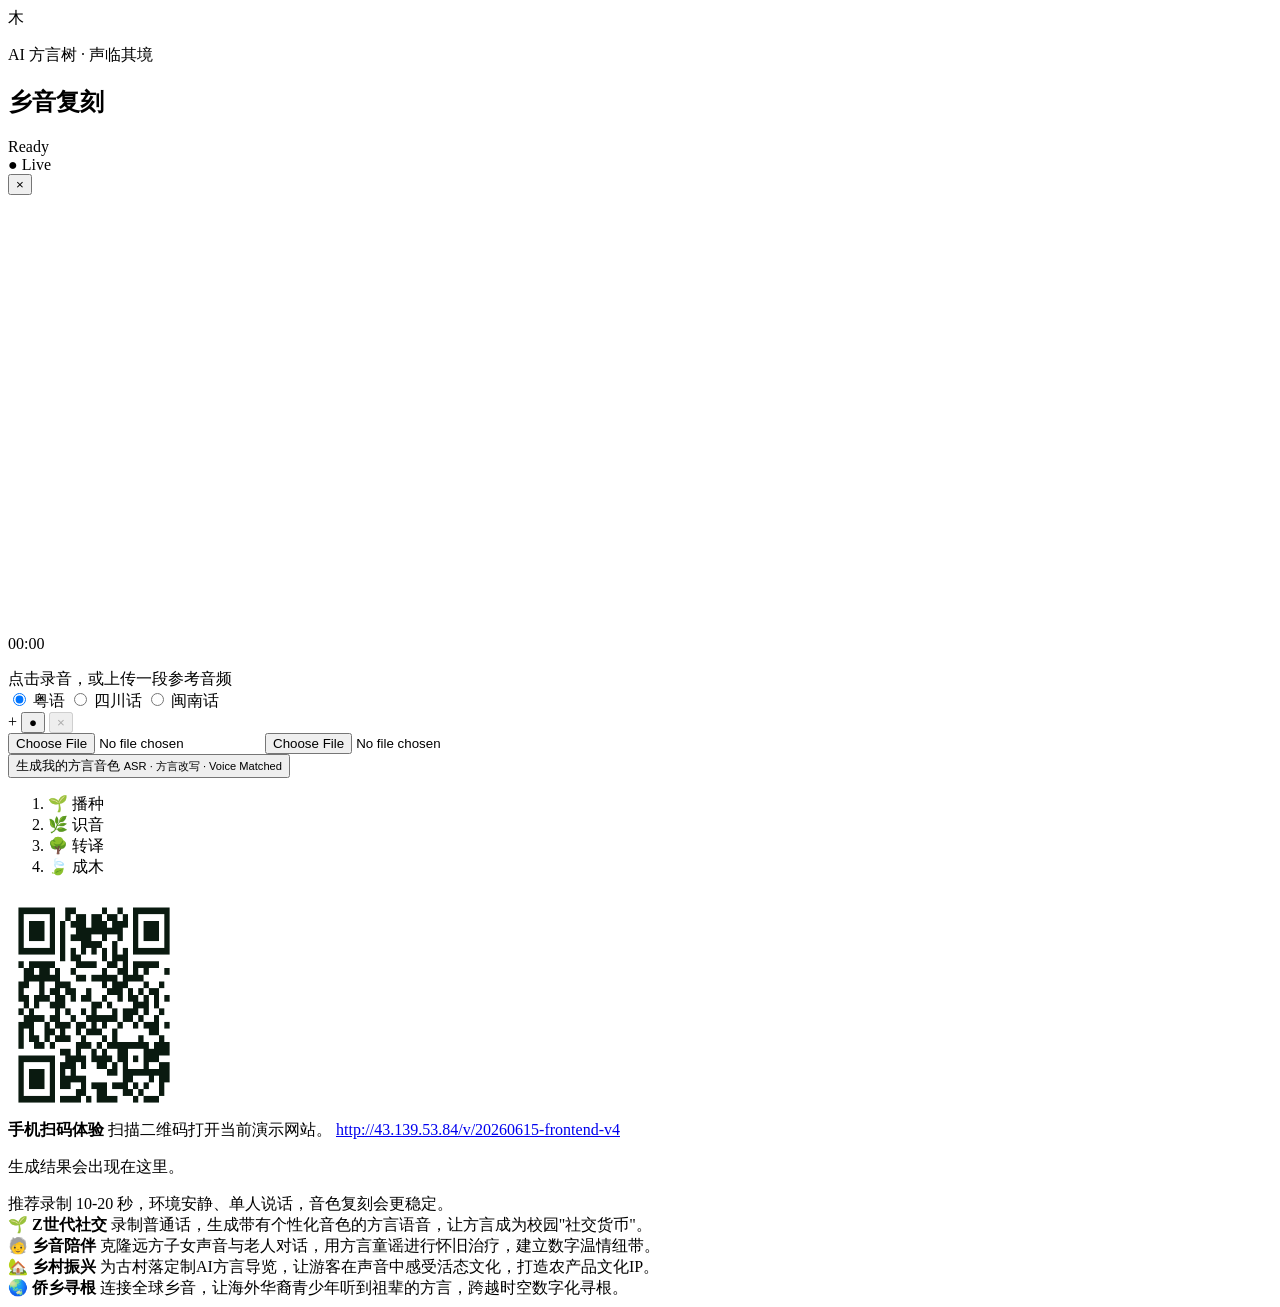
==== commit 8ce5e70a: "Restyle floating mascot as Codex-style pet" ====
--- a/static/index.html
+++ b/static/index.html
@@ -5,7 +5,7 @@
     <meta name="viewport" content="width=device-width, initial-scale=1, viewport-fit=cover" />
     <meta name="theme-color" content="#0a1a10" />
     <title>声临其境 · 方言树</title>
-    <link rel="stylesheet" href="/assets/20260615-frontend-v3/styles.css" />
+    <link rel="stylesheet" href="/assets/20260615-frontend-v4/styles.css" />
   </head>
   <body>
     <main class="app-shell">
@@ -100,7 +100,7 @@
               <div>
                 <strong>手机扫码体验</strong>
                 <span>扫描二维码打开当前演示网站。</span>
-                <a href="http://43.139.53.84/v/20260615-frontend-v3" target="_blank" rel="noopener">http://43.139.53.84/v/20260615-frontend-v3</a>
+                <a href="http://43.139.53.84/v/20260615-frontend-v4" target="_blank" rel="noopener">http://43.139.53.84/v/20260615-frontend-v4</a>
               </div>
             </div>
           </section>
@@ -155,9 +155,10 @@
     <button class="voice-mascot" id="voiceMascot" type="button" hidden aria-label="继续使用这个音色克隆">
       <span class="mascot-bubble">点我继续使用这个音色克隆</span>
       <span class="mascot-pet" aria-hidden="true">
-        <img class="mascot-img" src="/assets/20260615-frontend-v3/mascot.png" alt="" draggable="false" />
+        <img class="mascot-img" src="/assets/20260615-frontend-v4/mascot.png" alt="" draggable="false" />
+        <img class="mascot-img mascot-blink" src="/assets/20260615-frontend-v4/mascot_blink.png" alt="" draggable="false" />
       </span>
     </button>
-    <script src="/assets/20260615-frontend-v3/app.js"></script>
+    <script src="/assets/20260615-frontend-v4/app.js"></script>
   </body>
 </html>
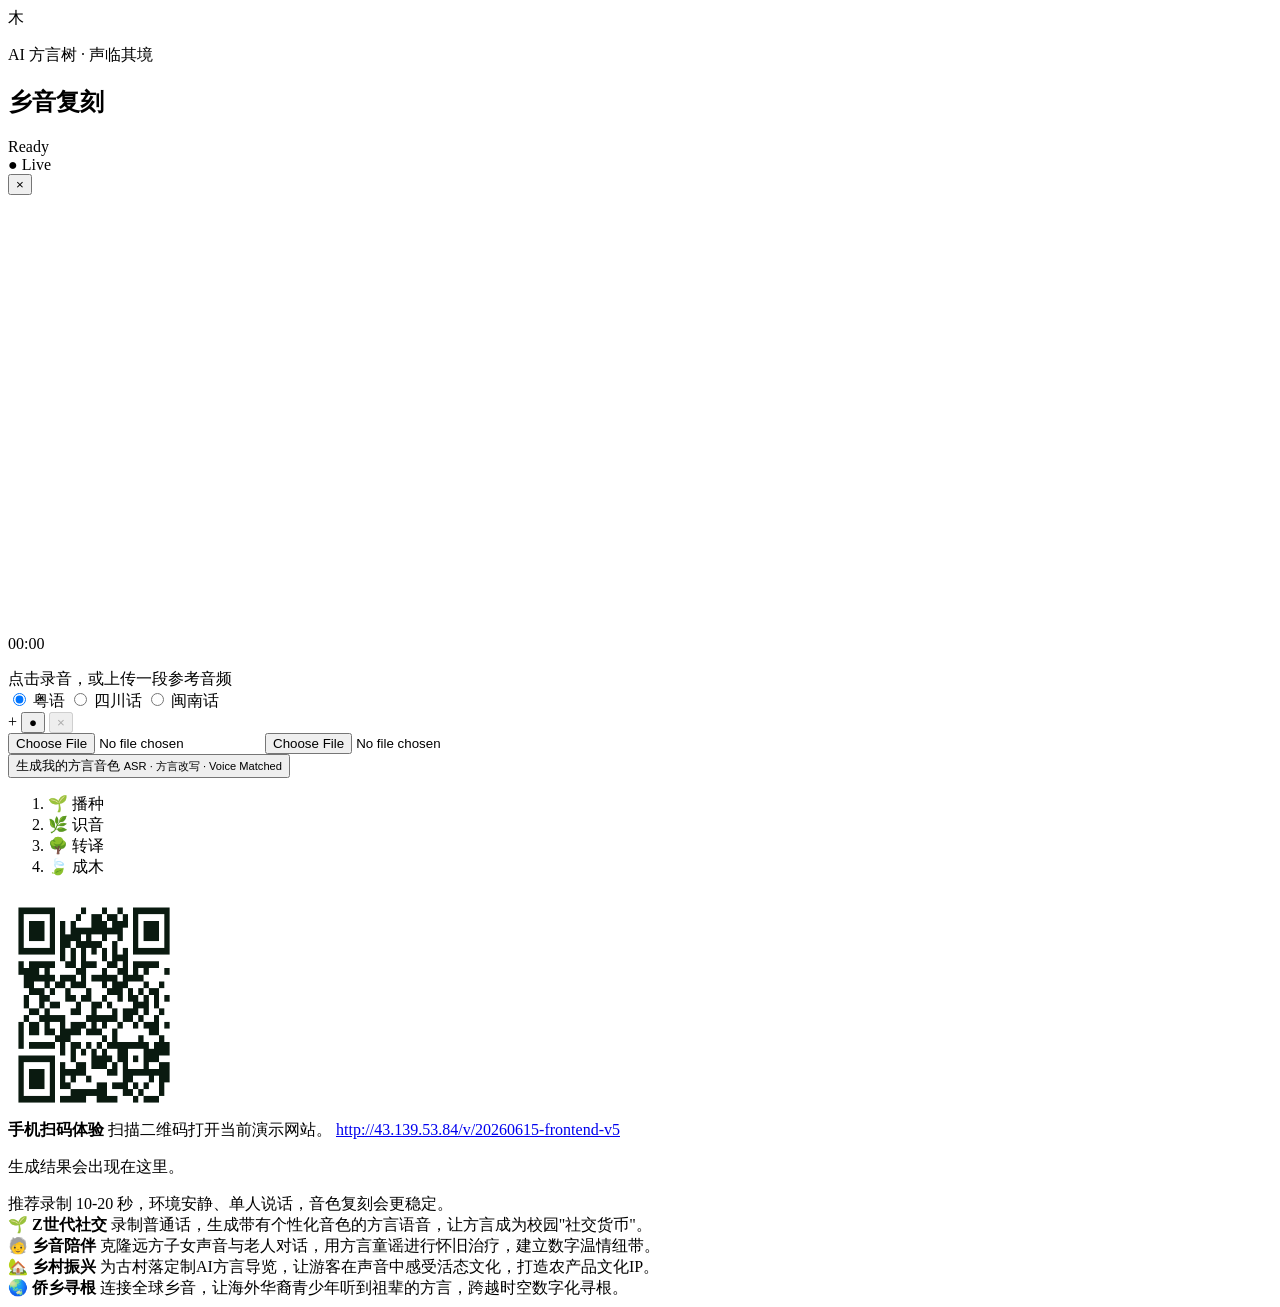
==== commit 5f067ffe: "Use selected side-running mascot asset" ====
--- a/static/index.html
+++ b/static/index.html
@@ -5,7 +5,7 @@
     <meta name="viewport" content="width=device-width, initial-scale=1, viewport-fit=cover" />
     <meta name="theme-color" content="#0a1a10" />
     <title>声临其境 · 方言树</title>
-    <link rel="stylesheet" href="/assets/20260615-frontend-v4/styles.css" />
+    <link rel="stylesheet" href="/assets/20260615-frontend-v5/styles.css" />
   </head>
   <body>
     <main class="app-shell">
@@ -100,7 +100,7 @@
               <div>
                 <strong>手机扫码体验</strong>
                 <span>扫描二维码打开当前演示网站。</span>
-                <a href="http://43.139.53.84/v/20260615-frontend-v4" target="_blank" rel="noopener">http://43.139.53.84/v/20260615-frontend-v4</a>
+                <a href="http://43.139.53.84/v/20260615-frontend-v5" target="_blank" rel="noopener">http://43.139.53.84/v/20260615-frontend-v5</a>
               </div>
             </div>
           </section>
@@ -155,10 +155,10 @@
     <button class="voice-mascot" id="voiceMascot" type="button" hidden aria-label="继续使用这个音色克隆">
       <span class="mascot-bubble">点我继续使用这个音色克隆</span>
       <span class="mascot-pet" aria-hidden="true">
-        <img class="mascot-img" src="/assets/20260615-frontend-v4/mascot.png" alt="" draggable="false" />
-        <img class="mascot-img mascot-blink" src="/assets/20260615-frontend-v4/mascot_blink.png" alt="" draggable="false" />
+        <img class="mascot-img" src="/assets/20260615-frontend-v5/mascot.png" alt="" draggable="false" />
+        <img class="mascot-img mascot-blink" src="/assets/20260615-frontend-v5/mascot_blink.png" alt="" draggable="false" />
       </span>
     </button>
-    <script src="/assets/20260615-frontend-v4/app.js"></script>
+    <script src="/assets/20260615-frontend-v5/app.js"></script>
   </body>
 </html>
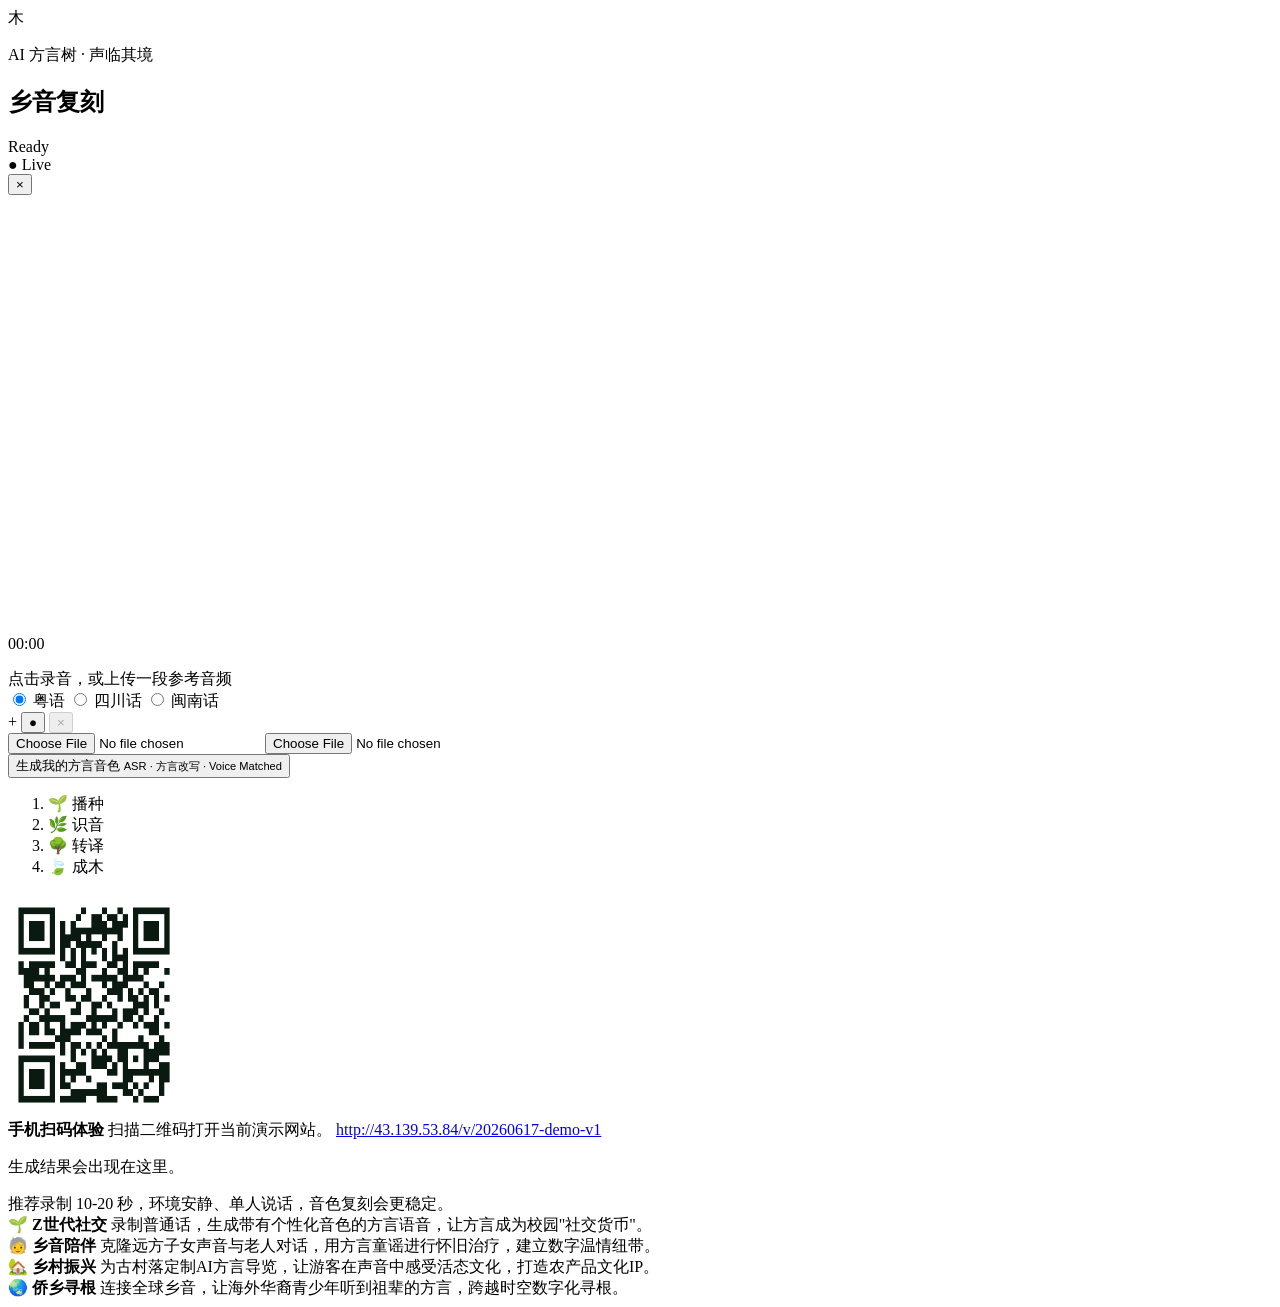
==== commit e968325f: "Make demo loading state static" ====
--- a/static/index.html
+++ b/static/index.html
@@ -5,7 +5,7 @@
     <meta name="viewport" content="width=device-width, initial-scale=1, viewport-fit=cover" />
     <meta name="theme-color" content="#0a1a10" />
     <title>声临其境 · 方言树</title>
-    <link rel="stylesheet" href="/assets/20260615-frontend-v5/styles.css" />
+    <link rel="stylesheet" href="/assets/20260617-demo-v1/styles.css" />
   </head>
   <body>
     <main class="app-shell">
@@ -100,7 +100,7 @@
               <div>
                 <strong>手机扫码体验</strong>
                 <span>扫描二维码打开当前演示网站。</span>
-                <a href="http://43.139.53.84/v/20260615-frontend-v5" target="_blank" rel="noopener">http://43.139.53.84/v/20260615-frontend-v5</a>
+                <a href="http://43.139.53.84/v/20260617-demo-v1" target="_blank" rel="noopener">http://43.139.53.84/v/20260617-demo-v1</a>
               </div>
             </div>
           </section>
@@ -155,10 +155,10 @@
     <button class="voice-mascot" id="voiceMascot" type="button" hidden aria-label="继续使用这个音色克隆">
       <span class="mascot-bubble">点我继续使用这个音色克隆</span>
       <span class="mascot-pet" aria-hidden="true">
-        <img class="mascot-img" src="/assets/20260615-frontend-v5/mascot.png" alt="" draggable="false" />
-        <img class="mascot-img mascot-blink" src="/assets/20260615-frontend-v5/mascot_blink.png" alt="" draggable="false" />
+        <img class="mascot-img" src="/assets/20260617-demo-v1/mascot.png" alt="" draggable="false" />
+        <img class="mascot-img mascot-blink" src="/assets/20260617-demo-v1/mascot_blink.png" alt="" draggable="false" />
       </span>
     </button>
-    <script src="/assets/20260615-frontend-v5/app.js"></script>
+    <script src="/assets/20260617-demo-v1/app.js"></script>
   </body>
 </html>
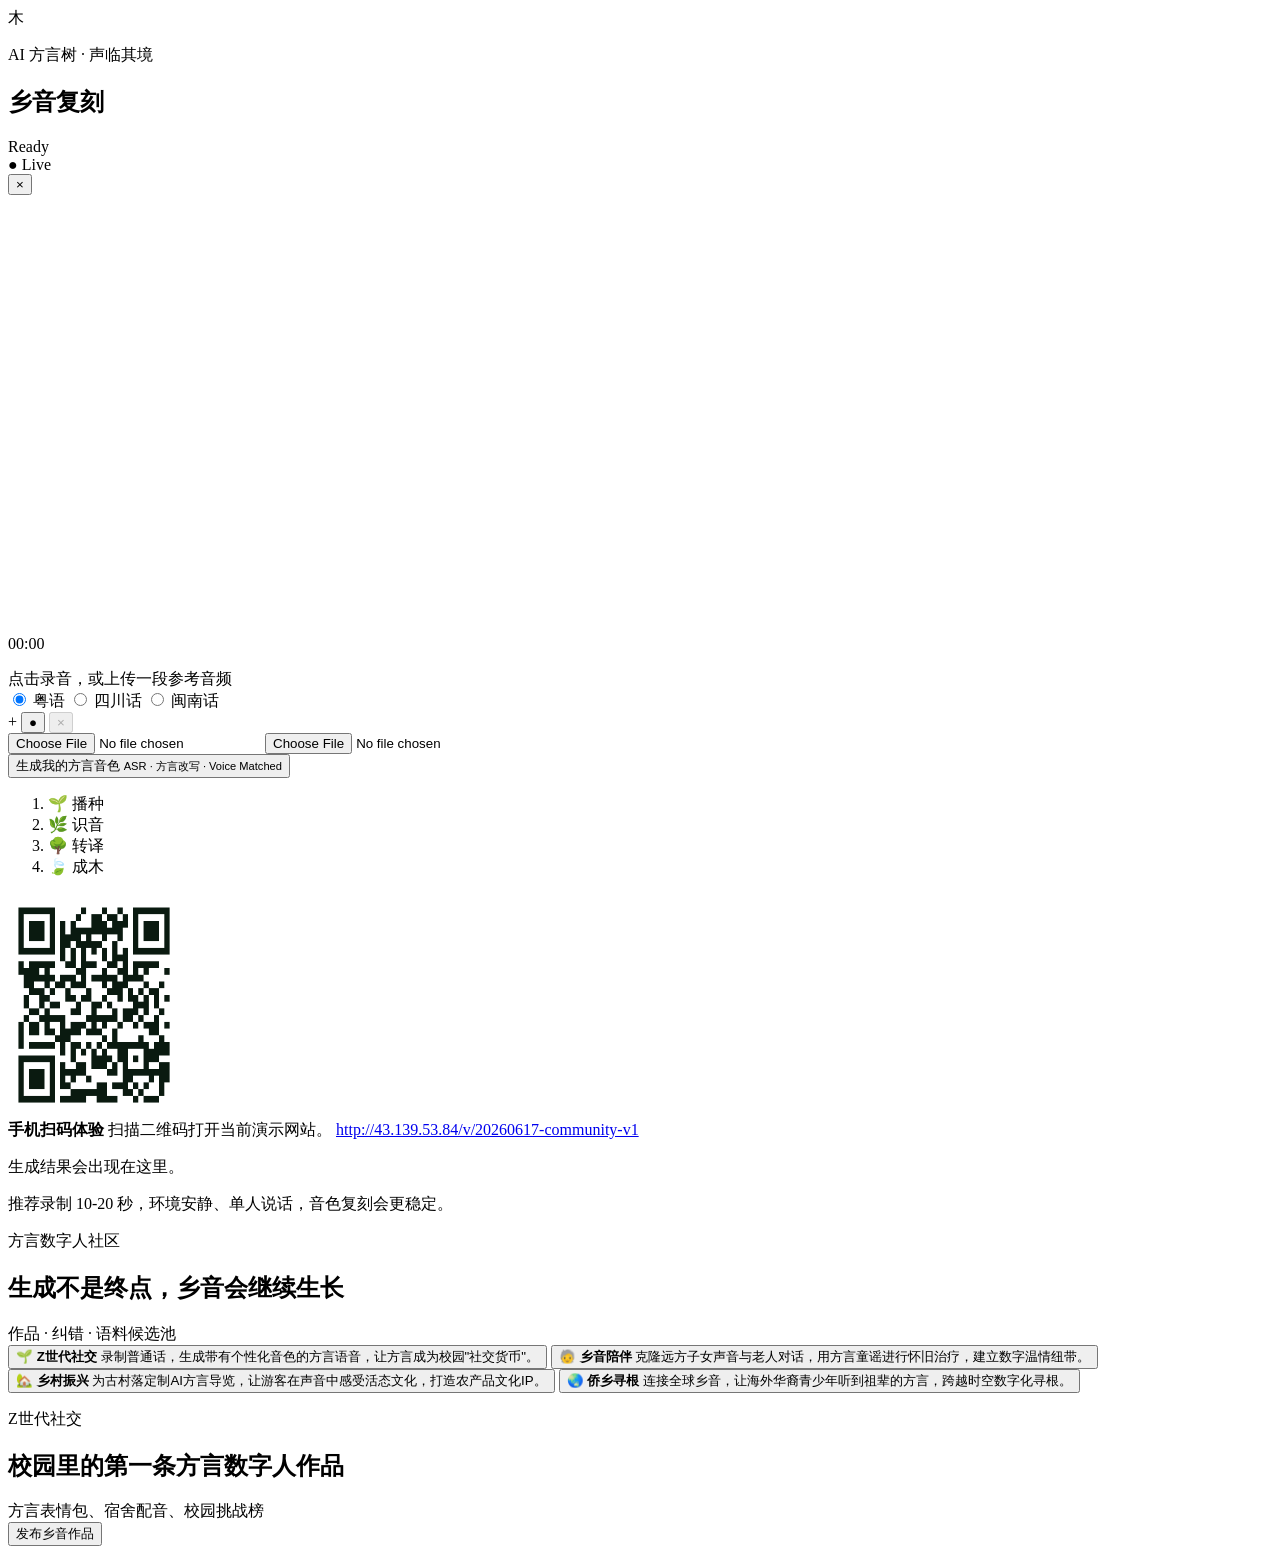
==== commit 4ae2d31e: "Add dialect community experience" ====
--- a/static/index.html
+++ b/static/index.html
@@ -5,7 +5,7 @@
     <meta name="viewport" content="width=device-width, initial-scale=1, viewport-fit=cover" />
     <meta name="theme-color" content="#0a1a10" />
     <title>声临其境 · 方言树</title>
-    <link rel="stylesheet" href="/assets/20260617-demo-v1/styles.css" />
+    <link rel="stylesheet" href="/assets/20260617-community-v1/styles.css" />
   </head>
   <body>
     <main class="app-shell">
@@ -100,7 +100,7 @@
               <div>
                 <strong>手机扫码体验</strong>
                 <span>扫描二维码打开当前演示网站。</span>
-                <a href="http://43.139.53.84/v/20260617-demo-v1" target="_blank" rel="noopener">http://43.139.53.84/v/20260617-demo-v1</a>
+                <a href="http://43.139.53.84/v/20260617-community-v1" target="_blank" rel="noopener">http://43.139.53.84/v/20260617-community-v1</a>
               </div>
             </div>
           </section>
@@ -114,25 +114,44 @@
         </div>
       </section>
 
-      <section class="culture-panel" aria-label="项目价值">
+      <section class="culture-panel" aria-label="方言社区入口">
+        <div class="section-head">
+          <div>
+            <p>方言数字人社区</p>
+            <h2>生成不是终点，乡音会继续生长</h2>
+          </div>
+          <span>作品 · 纠错 · 语料候选池</span>
+        </div>
         <div class="value-grid">
-          <article class="scene-card youth">
+          <button class="scene-card youth is-selected" type="button" data-scene="youth">
             <strong>🌱 Z世代社交</strong>
             <span>录制普通话，生成带有个性化音色的方言语音，让方言成为校园"社交货币"。</span>
-          </article>
-          <article class="scene-card elder">
+          </button>
+          <button class="scene-card elder" type="button" data-scene="elder">
             <strong>🧓 乡音陪伴</strong>
             <span>克隆远方子女声音与老人对话，用方言童谣进行怀旧治疗，建立数字温情纽带。</span>
-          </article>
-          <article class="scene-card village">
+          </button>
+          <button class="scene-card village" type="button" data-scene="village">
             <strong>🏡 乡村振兴</strong>
             <span>为古村落定制AI方言导览，让游客在声音中感受活态文化，打造农产品文化IP。</span>
-          </article>
-          <article class="scene-card overseas">
+          </button>
+          <button class="scene-card overseas" type="button" data-scene="overseas">
             <strong>🌏 侨乡寻根</strong>
             <span>连接全球乡音，让海外华裔青少年听到祖辈的方言，跨越时空数字化寻根。</span>
-          </article>
-        </div>
+          </button>
+        </div>
+      </section>
+
+      <section class="community-panel" id="communityPanel" aria-label="乡音数字人社区">
+        <div class="community-hero">
+          <div>
+            <p id="communityEyebrow">Z世代社交</p>
+            <h2 id="communityTitle">校园里的第一条方言数字人作品</h2>
+            <span id="communityPrompt">方言表情包、宿舍配音、校园挑战榜</span>
+          </div>
+          <button class="community-publish" id="openPublishBtn" type="button">发布乡音作品</button>
+        </div>
+        <div class="community-feed" id="communityFeed" aria-live="polite"></div>
       </section>
     </main>
 
@@ -155,10 +174,68 @@
     <button class="voice-mascot" id="voiceMascot" type="button" hidden aria-label="继续使用这个音色克隆">
       <span class="mascot-bubble">点我继续使用这个音色克隆</span>
       <span class="mascot-pet" aria-hidden="true">
-        <img class="mascot-img" src="/assets/20260617-demo-v1/mascot.png" alt="" draggable="false" />
-        <img class="mascot-img mascot-blink" src="/assets/20260617-demo-v1/mascot_blink.png" alt="" draggable="false" />
+        <img class="mascot-img" src="/assets/20260617-community-v1/mascot.png" alt="" draggable="false" />
+        <img class="mascot-img mascot-blink" src="/assets/20260617-community-v1/mascot_blink.png" alt="" draggable="false" />
       </span>
     </button>
-    <script src="/assets/20260617-demo-v1/app.js"></script>
+
+    <div class="voice-modal" id="communityModal" hidden>
+      <section class="voice-modal-card community-modal-card" aria-label="发布乡音作品">
+        <div class="voice-modal-head">
+          <div>
+            <span>乡音数字分身</span>
+            <strong id="communityModalTitle">发布到社区</strong>
+          </div>
+          <button class="modal-close" id="communityModalClose" type="button" aria-label="关闭">×</button>
+        </div>
+        <label class="voice-textarea-label" for="postTitleInput">作品标题</label>
+        <input class="community-input" id="postTitleInput" maxlength="60" placeholder="例如：给外婆的粤语早安" />
+        <label class="voice-textarea-label" for="postBodyInput">作品说明</label>
+        <textarea id="postBodyInput" rows="3" maxlength="220" placeholder="写下这个数字分身适合什么场景。"></textarea>
+        <label class="voice-textarea-label" for="postDialectTextInput">方言台词</label>
+        <textarea id="postDialectTextInput" rows="3" maxlength="260" placeholder="可以使用刚生成的方言表达，也可以手动输入。"></textarea>
+        <div class="community-form-row">
+          <label>
+            <span>社区</span>
+            <select id="postSceneInput">
+              <option value="youth">Z世代社交</option>
+              <option value="elder">乡音陪伴</option>
+              <option value="village">乡村振兴</option>
+              <option value="overseas">侨乡寻根</option>
+            </select>
+          </label>
+          <label>
+            <span>方言</span>
+            <select id="postDialectInput">
+              <option value="cantonese">粤语</option>
+              <option value="sichuanese">四川话</option>
+              <option value="hokkien">闽南话</option>
+            </select>
+          </label>
+        </div>
+        <button class="modal-primary" id="publishPostBtn" type="button">发布作品</button>
+        <div class="voice-modal-output" id="communityModalOutput" aria-live="polite"></div>
+      </section>
+    </div>
+
+    <div class="voice-modal" id="correctionModal" hidden>
+      <section class="voice-modal-card community-modal-card" aria-label="贡献更地道说法">
+        <div class="voice-modal-head">
+          <div>
+            <span>语料候选池</span>
+            <strong>贡献更地道说法</strong>
+          </div>
+          <button class="modal-close" id="correctionModalClose" type="button" aria-label="关闭">×</button>
+        </div>
+        <label class="voice-textarea-label" for="correctionSuggestionInput">更地道的表达</label>
+        <textarea id="correctionSuggestionInput" rows="3" maxlength="220" placeholder="输入你认为更自然的方言说法。"></textarea>
+        <label class="voice-textarea-label" for="correctionNoteInput">说明</label>
+        <input class="community-input" id="correctionNoteInput" maxlength="160" placeholder="例如：这个说法更适合长辈日常聊天。" />
+        <button class="modal-primary" id="submitCorrectionBtn" type="button">提交到候选池</button>
+        <div class="voice-modal-output" id="correctionModalOutput" aria-live="polite"></div>
+      </section>
+    </div>
+
+    <script src="/assets/20260617-community-v1/app.js"></script>
   </body>
 </html>
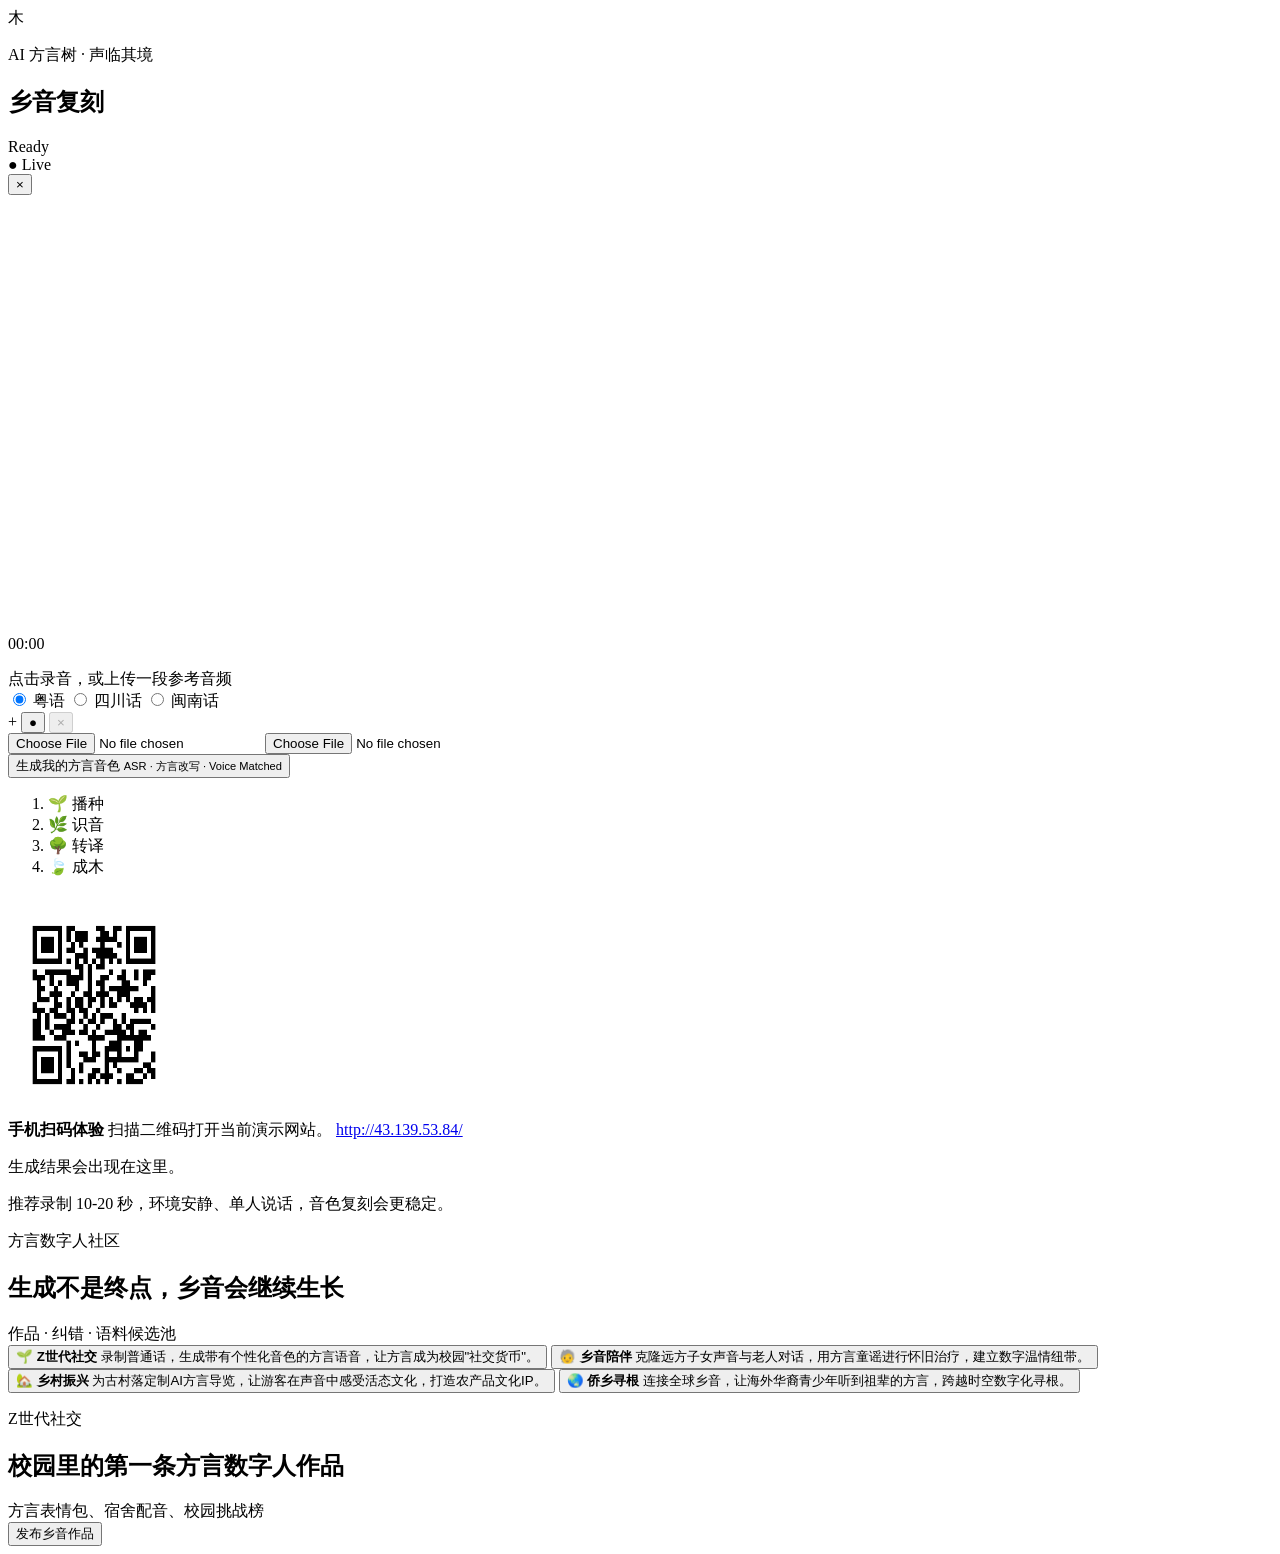
==== commit 92d8a089: "Restore root mobile entrypoint" ====
--- a/static/index.html
+++ b/static/index.html
@@ -100,7 +100,7 @@
               <div>
                 <strong>手机扫码体验</strong>
                 <span>扫描二维码打开当前演示网站。</span>
-                <a href="http://43.139.53.84/v/20260617-community-v1" target="_blank" rel="noopener">http://43.139.53.84/v/20260617-community-v1</a>
+                <a href="http://43.139.53.84/" target="_blank" rel="noopener">http://43.139.53.84/</a>
               </div>
             </div>
           </section>
